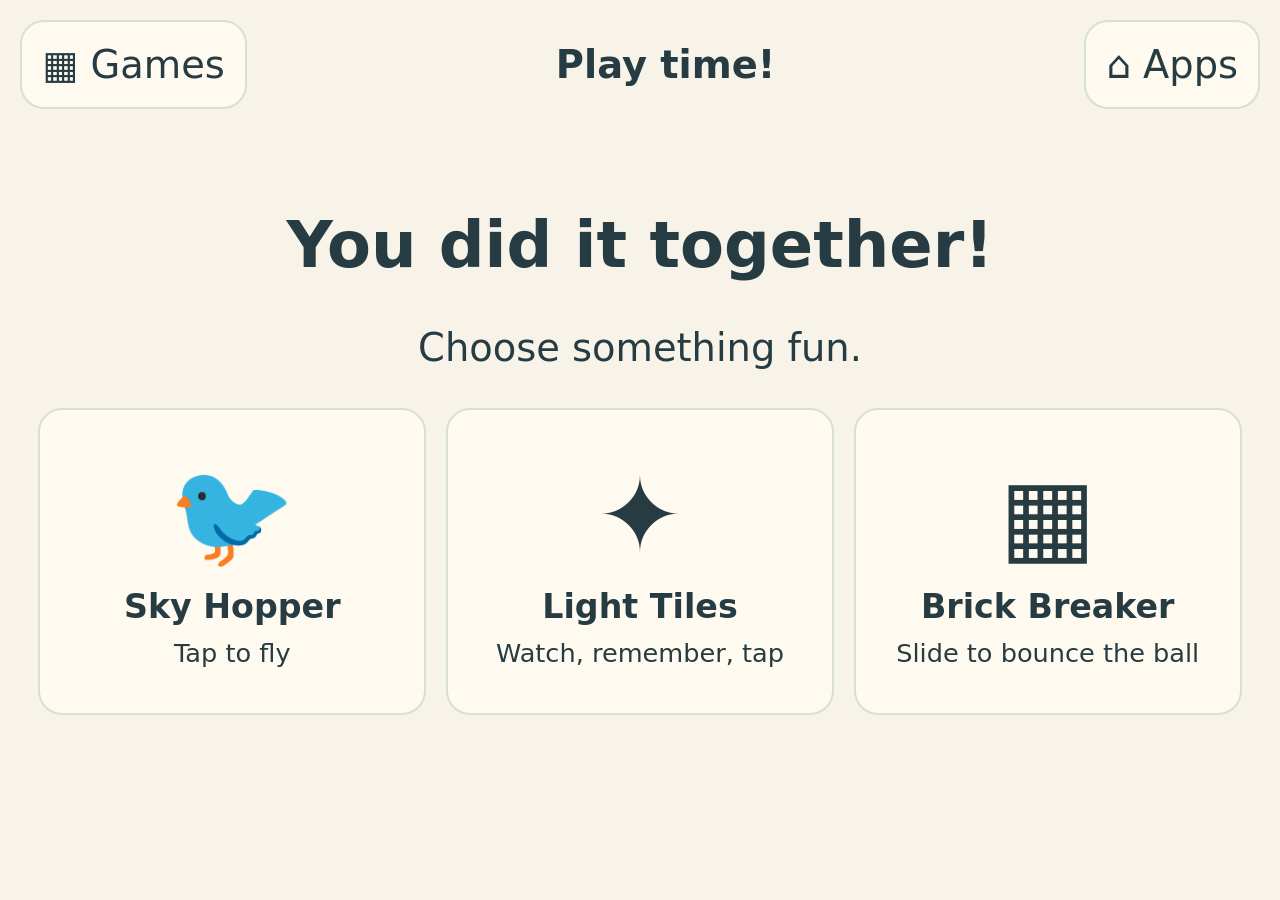
==== game.html @ e7a15ba8 "Add coming-home game rewards and completion-based menu handoff" ====
<!doctype html><html lang="en"><meta charset="utf-8"><meta name="viewport" content="width=device-width, initial-scale=1, viewport-fit=cover"><title>Play time</title><link rel="stylesheet" href="game.css"><body><header><button id="games-back" aria-label="Choose a game">▦ Games</button><strong id="game-name">Play time!</strong><button id="apps-back" aria-label="Open app menu">⌂ Apps</button></header><main id="game-choices"><h1>You did it together!</h1><p>Choose something fun.</p><div class="choices"><button data-game="sky-hopper">🐦<strong>Sky Hopper</strong><span>Tap to fly</span></button><button data-game="light-tiles">✦<strong>Light Tiles</strong><span>Watch, remember, tap</span></button><button data-game="brick-breaker">▦<strong>Brick Breaker</strong><span>Slide to bounce the ball</span></button></div></main><iframe id="game-frame" title="Game" sandbox="allow-scripts" hidden></iframe><p id="game-error" role="status"></p><script type="module" src="game-shell.js"></script></body></html>
---- game.css ----
*{box-sizing:border-box}body{margin:0;background:#f7f3e9;color:#263b42;font-family:system-ui,sans-serif}header{display:flex;align-items:center;justify-content:space-between;gap:16px;padding:20px;padding-top:max(20px,env(safe-area-inset-top))}button{cursor:pointer;border:2px solid #d7dfda;border-radius:24px;padding:20px;background:#fffaf0;color:inherit;font:inherit;touch-action:manipulation}header button{font-size:clamp(20px,3vw,40px)}header strong{font-size:clamp(22px,3vw,42px)}main{text-align:center;padding:4vh 3vw}h1{font-size:clamp(32px,5vw,70px)}p{font-size:clamp(20px,3vw,40px)}.choices{display:grid;grid-template-columns:repeat(3,1fr);gap:20px}.choices button{font-size:clamp(40px,8vw,120px);padding:5vh 10px}.choices strong,.choices span{display:block;font-size:clamp(18px,2.6vw,36px);margin-top:12px}.choices span{font-size:clamp(15px,2vw,28px)}iframe{border:0;width:100%;height:calc(100dvh - 130px)}[hidden]{display:none!important}#game-error{padding:10px;color:#963e38}@media(max-width:600px){header{padding:12px;gap:8px}header button{padding:12px}.choices{grid-template-columns:1fr;gap:12px}.choices button{padding:16px}iframe{height:calc(100dvh - 90px)}}
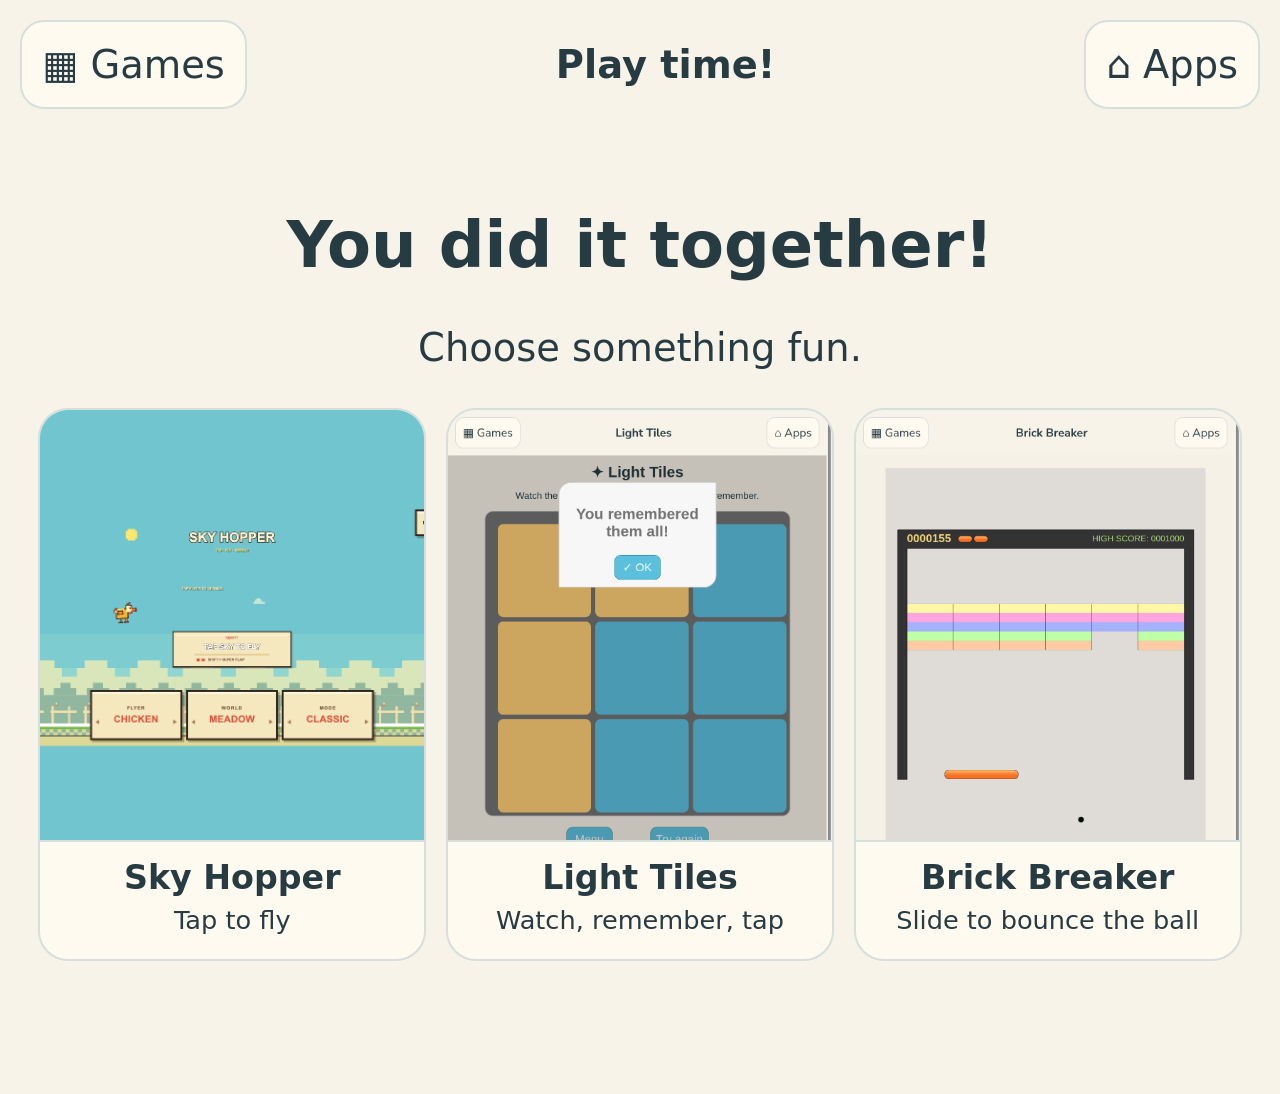
==== commit 6a48cee6: "Show game screenshots in LBL reward menus" ====
--- a/game.html
+++ b/game.html
@@ -1 +1 @@
-<!doctype html><html lang="en"><meta charset="utf-8"><meta name="viewport" content="width=device-width, initial-scale=1, viewport-fit=cover"><title>Play time</title><link rel="stylesheet" href="game.css"><body><header><button id="games-back" aria-label="Choose a game">▦ Games</button><strong id="game-name">Play time!</strong><button id="apps-back" aria-label="Open app menu">⌂ Apps</button></header><main id="game-choices"><h1>You did it together!</h1><p>Choose something fun.</p><div class="choices"><button data-game="sky-hopper">🐦<strong>Sky Hopper</strong><span>Tap to fly</span></button><button data-game="light-tiles">✦<strong>Light Tiles</strong><span>Watch, remember, tap</span></button><button data-game="brick-breaker">▦<strong>Brick Breaker</strong><span>Slide to bounce the ball</span></button></div></main><iframe id="game-frame" title="Game" sandbox="allow-scripts" hidden></iframe><p id="game-error" role="status"></p><script type="module" src="game-shell.js"></script></body></html>+<!doctype html><html lang="en"><meta charset="utf-8"><meta name="viewport" content="width=device-width, initial-scale=1, viewport-fit=cover"><title>Play time</title><link rel="stylesheet" href="game.css"><body><header><button id="games-back" aria-label="Choose a game">▦ Games</button><strong id="game-name">Play time!</strong><button id="apps-back" aria-label="Open app menu">⌂ Apps</button></header><main id="game-choices"><h1>You did it together!</h1><p>Choose something fun.</p><div class="choices"><button data-game="sky-hopper"><img src="games/thumbnails/sky-hopper.png" alt="Sky Hopper game screen"><strong>Sky Hopper</strong><span>Tap to fly</span></button><button data-game="light-tiles"><img src="games/thumbnails/light-tiles.png" alt="Light Tiles game screen"><strong>Light Tiles</strong><span>Watch, remember, tap</span></button><button data-game="brick-breaker"><img src="games/thumbnails/brick-breaker.png" alt="Brick Breaker game screen"><strong>Brick Breaker</strong><span>Slide to bounce the ball</span></button></div></main><iframe id="game-frame" title="Game" sandbox="allow-scripts" hidden></iframe><p id="game-error" role="status"></p><script type="module" src="game-shell.js"></script></body></html>
--- a/game.css
+++ b/game.css
@@ -1 +1 @@
-*{box-sizing:border-box}body{margin:0;background:#f7f3e9;color:#263b42;font-family:system-ui,sans-serif}header{display:flex;align-items:center;justify-content:space-between;gap:16px;padding:20px;padding-top:max(20px,env(safe-area-inset-top))}button{cursor:pointer;border:2px solid #d7dfda;border-radius:24px;padding:20px;background:#fffaf0;color:inherit;font:inherit;touch-action:manipulation}header button{font-size:clamp(20px,3vw,40px)}header strong{font-size:clamp(22px,3vw,42px)}main{text-align:center;padding:4vh 3vw}h1{font-size:clamp(32px,5vw,70px)}p{font-size:clamp(20px,3vw,40px)}.choices{display:grid;grid-template-columns:repeat(3,1fr);gap:20px}.choices button{font-size:clamp(40px,8vw,120px);padding:5vh 10px}.choices strong,.choices span{display:block;font-size:clamp(18px,2.6vw,36px);margin-top:12px}.choices span{font-size:clamp(15px,2vw,28px)}iframe{border:0;width:100%;height:calc(100dvh - 130px)}[hidden]{display:none!important}#game-error{padding:10px;color:#963e38}@media(max-width:600px){header{padding:12px;gap:8px}header button{padding:12px}.choices{grid-template-columns:1fr;gap:12px}.choices button{padding:16px}iframe{height:calc(100dvh - 90px)}}+*{box-sizing:border-box}body{margin:0;background:#f7f3e9;color:#263b42;font-family:system-ui,sans-serif}header{display:flex;align-items:center;justify-content:space-between;gap:16px;padding:20px;padding-top:max(20px,env(safe-area-inset-top))}button{cursor:pointer;border:2px solid #d7dfda;border-radius:24px;padding:20px;background:#fffaf0;color:inherit;font:inherit;touch-action:manipulation}header button{font-size:clamp(20px,3vw,40px)}header strong{font-size:clamp(22px,3vw,42px)}main{text-align:center;padding:4vh 3vw}h1{font-size:clamp(32px,5vw,70px)}p{font-size:clamp(20px,3vw,40px)}.choices{display:grid;grid-template-columns:repeat(3,1fr);gap:20px}.choices button{overflow:hidden;padding:0 0 24px;border-radius:30px}.choices img{display:block;width:100%;height:min(48vh,620px);object-fit:cover;object-position:center top;border-bottom:2px solid #d7dfda;background:#dfe9e8}.choices strong,.choices span{display:block;font-size:clamp(18px,2.6vw,36px);margin:16px 12px 0}.choices span{font-size:clamp(15px,2vw,28px);margin-top:8px}iframe{border:0;width:100%;height:calc(100dvh - 130px)}[hidden]{display:none!important}#game-error{padding:10px;color:#963e38}@media(max-width:600px){header{padding:12px;gap:8px}header button{padding:12px}.choices{grid-template-columns:1fr;gap:12px}.choices button{display:grid;grid-template-columns:120px 1fr;padding:0;text-align:left;align-items:center}.choices img{grid-row:1/3;width:120px;height:108px;border:0;border-right:2px solid #d7dfda}.choices strong,.choices span{margin:0 12px}.choices strong{align-self:end}.choices span{align-self:start}iframe{height:calc(100dvh - 90px)}}
